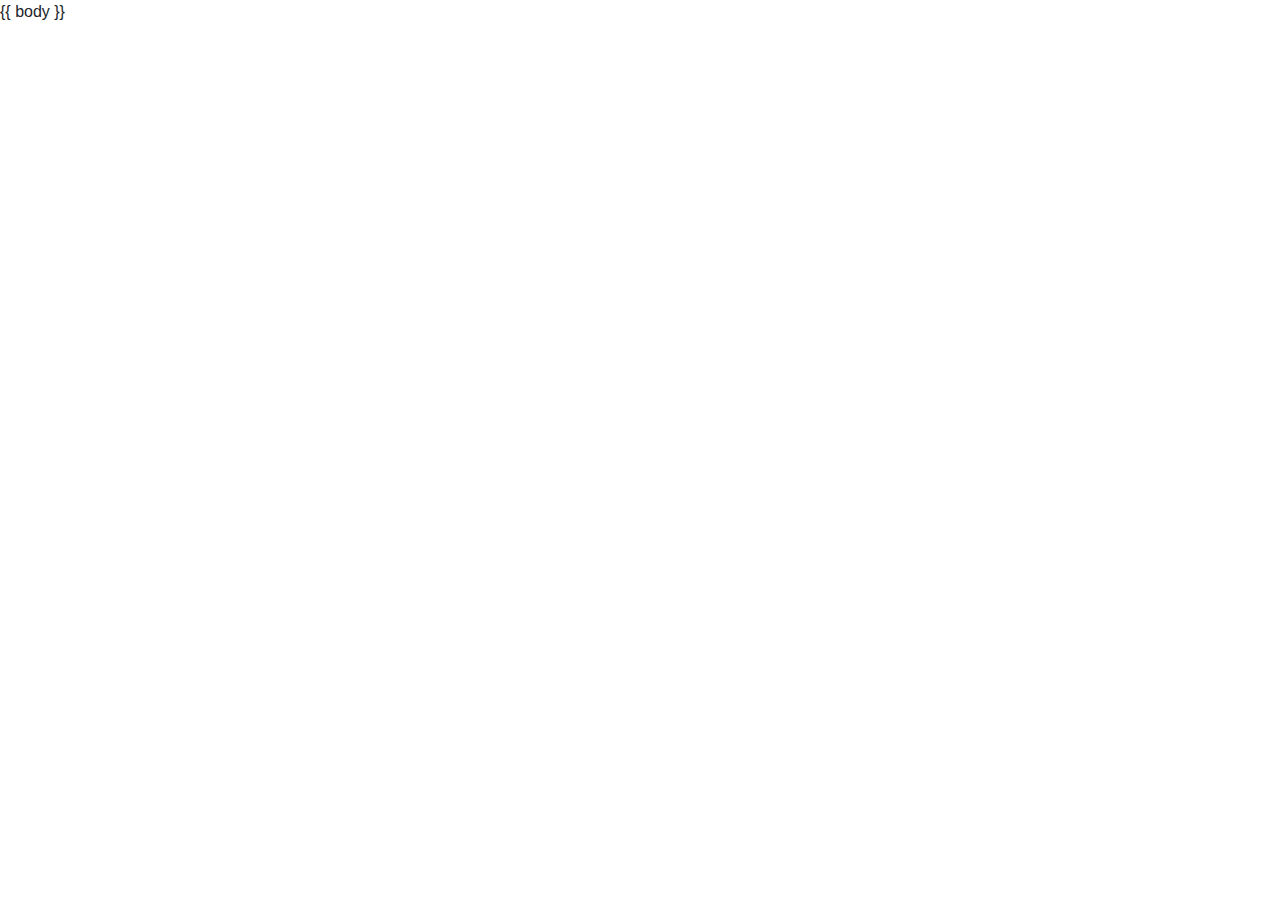
==== templates/index.html @ 8a799268 "deleted bad file path" ====
<!DOCTYPE html>
<html lang="en">
<head>
    <meta charset="UTF-8">
    <meta http-equiv="X-UA-Compatible" content="IE=edge">
    <meta name="viewport" content="width=device-width, initial-scale=1.0">
    <title>Pat Petrus's Portfolio</title>
    <link rel="stylesheet" href="https://stackpath.bootstrapcdn.com/bootstrap/4.3.1/css/bootstrap.min.css"
    integrity="sha384-ggOyR0iXCbMQv3Xipma34MD+dH/1fQ784/j6cY/iJTQUOhcWr7x9JvoRxT2MZw1T" crossorigin="anonymous">
   <!-- Boostrap Stylesheet -->
   <link rel="stylesheet" href="bootstrap.min.css" media="screen">
   <link rel="stylesheet" href="/static/style.css">
</head>
<body>
    <t1>{{ body }}</t1>
</body>
</html>
---- static/style.css ----
asdf
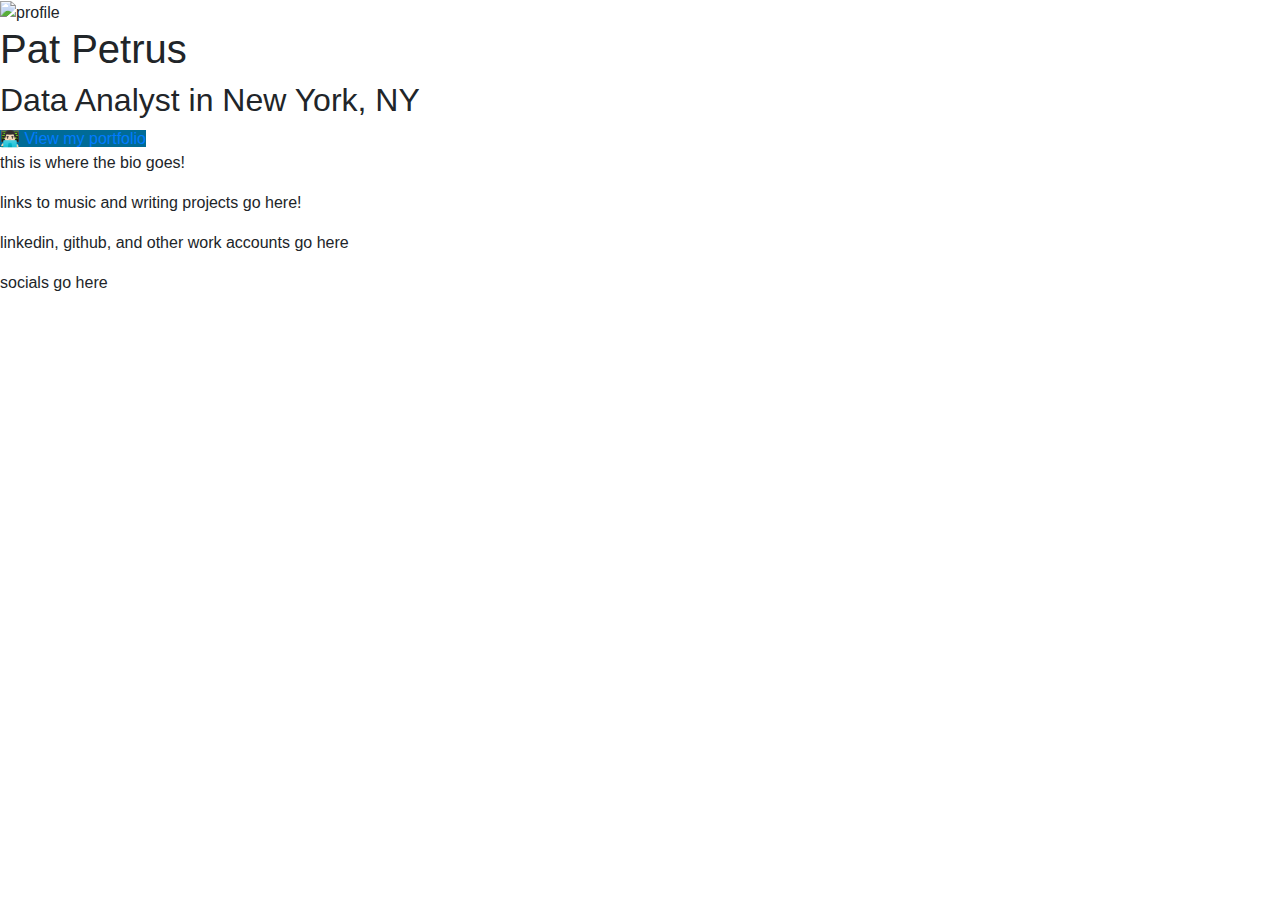
==== commit 9ee04541: "added sections to site html" ====
--- a/templates/index.html
+++ b/templates/index.html
@@ -12,6 +12,34 @@
    <link rel="stylesheet" href="/static/style.css">
 </head>
 <body>
-    <t1>{{ body }}</t1>
+    <div class="head">
+        <div class="image">
+            <img src="https://scontent-ort2-1.xx.fbcdn.net/v/t1.6435-9/241112551_4452265461500167_4780547160928335592_n.jpg?_nc_cat=105&ccb=1-5&_nc_sid=730e14&_nc_ohc=-_HGOHSKIhwAX921mck&_nc_ht=scontent-ort2-1.xx&oh=4559a4129578c9a0cca1f8b4a6e75976&oe=615E73D6" alt="profile" style="width:240px;height:240px;">
+        </div>
+        <section>
+            <h1 class="name">Pat Petrus</h1>
+        </section>
+        <section>
+            <h2 class="headline">Data Analyst in New York, NY</h2>
+        </section>
+
+    </div>
+    <div class=body>
+        <section class="spotlight">
+            <a href="https://github.com/patpetrus" target="_blank" rel="noopener noreferrer" class="button large dark primary" style="background-color:#006B96;border-color:#006B96">👨🏻‍💻 View my portfolio</a>
+        </section>
+        <section class="bio">
+            <p>this is where the bio goes!</p>
+        </section>
+        <section class="interests">
+            <p>links to music and writing projects go here!</p>
+        </section>
+        <section class="work">
+            <p>linkedin, github, and other work accounts go here</p>
+        </section>
+        <section class="social_links">
+            <p>socials go here</p>
+        </section>
+    </div>
 </body>
 </html>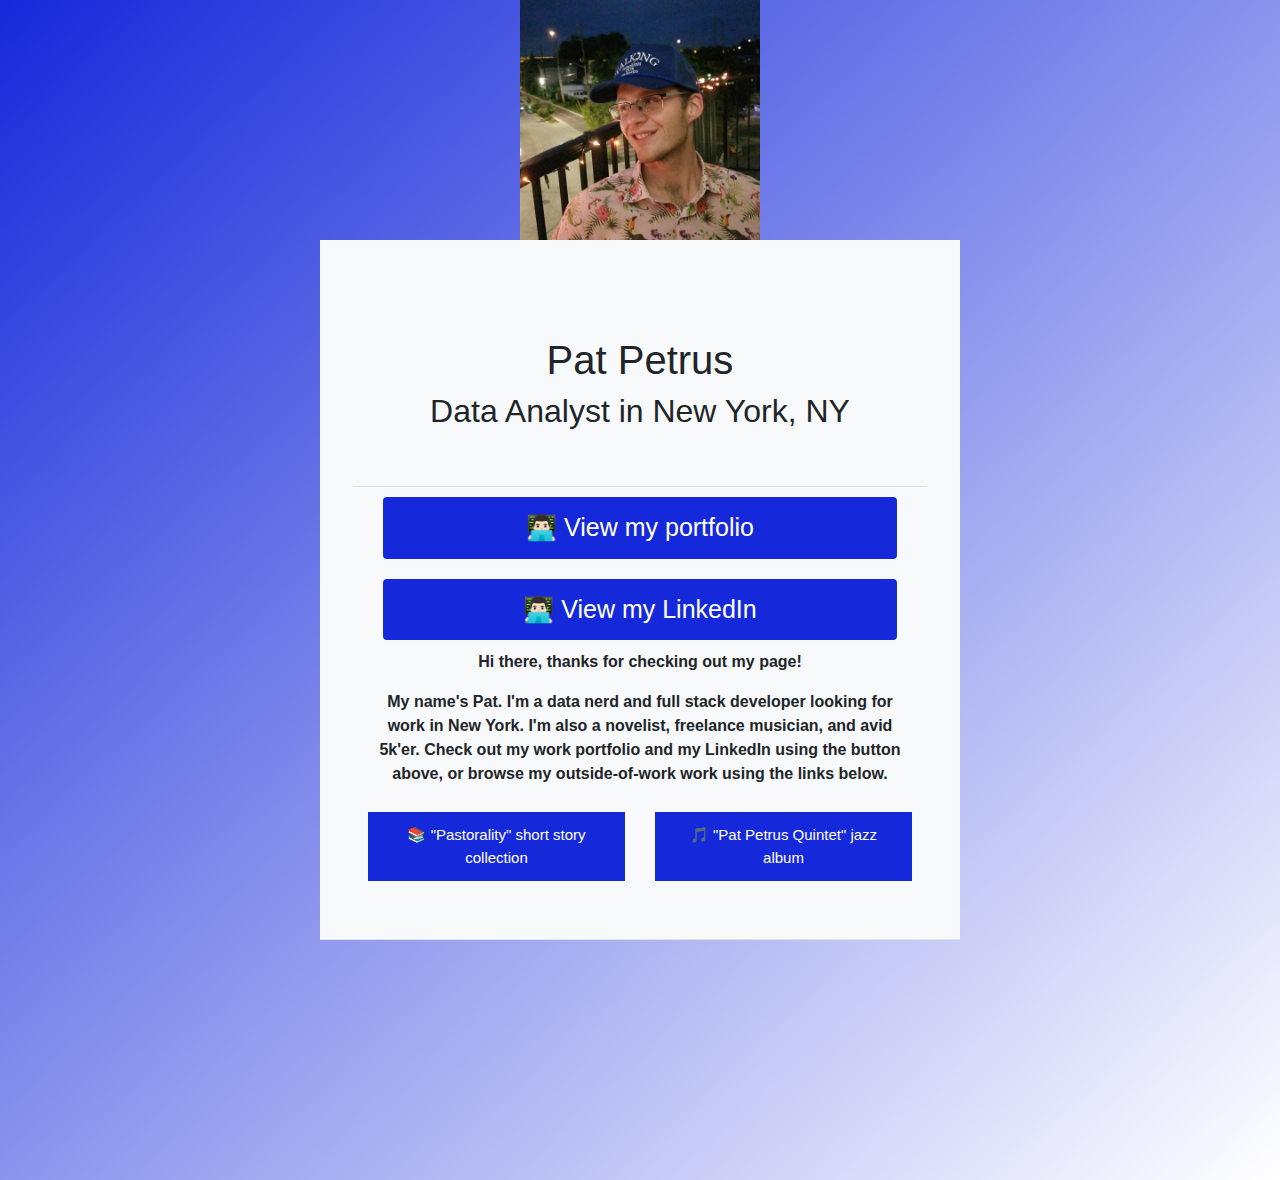
==== commit 52b0d81c: "finished html finally lmao" ====
--- a/templates/index.html
+++ b/templates/index.html
@@ -9,37 +9,51 @@
     integrity="sha384-ggOyR0iXCbMQv3Xipma34MD+dH/1fQ784/j6cY/iJTQUOhcWr7x9JvoRxT2MZw1T" crossorigin="anonymous">
    <!-- Boostrap Stylesheet -->
    <link rel="stylesheet" href="bootstrap.min.css" media="screen">
-   <link rel="stylesheet" href="/static/style.css">
+   <link rel="stylesheet" href="static/style.css">
+
 </head>
 <body>
     <div class="head">
-        <div class="image">
-            <img src="https://scontent-ort2-1.xx.fbcdn.net/v/t1.6435-9/241112551_4452265461500167_4780547160928335592_n.jpg?_nc_cat=105&ccb=1-5&_nc_sid=730e14&_nc_ohc=-_HGOHSKIhwAX921mck&_nc_ht=scontent-ort2-1.xx&oh=4559a4129578c9a0cca1f8b4a6e75976&oe=615E73D6" alt="profile" style="width:240px;height:240px;">
+        <div class="image col text-center">
+            <img src="static/talking.jpg" alt="profile" style="width:240px;height:240px;">
         </div>
-        <section>
-            <h1 class="name">Pat Petrus</h1>
+    </div>
+  
+    <div class="border-bottom bg-light p-5 luxury container">
+        <div class="row border-bottom bg-light p-5">
+            <div class="col text-center">
+                <h1 class="text-black">Pat Petrus</h1>
+                <h2 class="headline">Data Analyst in New York, NY</h2>
+            </div>
+        </div>
+        <section class="spotlight col text-center">
+            <a href="https://github.com/patpetrus"target="_blank" rel="noopener noreferrer"><button class="btn" style="width:100%">👨🏻‍💻 View my portfolio</button></a>
         </section>
-        <section>
-            <h2 class="headline">Data Analyst in New York, NY</h2>
+        <section class="spotlight col text-center">
+            <a href="https://www.linkedin.com/in/patpetrus/"target="_blank" rel="noopener noreferrer"><button class="btn" style="width:100%">👨🏻‍💻 View my LinkedIn</button></a>
+        </section>
+        <section class="bio row">
+            <div class="col text-center bio-text">
+                <p>Hi there, thanks for checking out my page!</p> 
+                <p>My name's Pat. I'm a data nerd and full stack developer looking for work in New York. 
+                    I'm also a novelist, freelance musician, and avid 5k'er.
+                    Check out my work portfolio and my LinkedIn using the button above, or browse my outside-of-work work using the links below.</p>
+            </div>
         </section>
 
+        <section class="interests row">
+            <div class="col-6">
+                <a href="https://www.amazon.com/Pastorality-Pat-Petrus/dp/B08J5HLJRK" target="_blank" rel="noopener noreferrer"><button class="btn2 btn-primary btn-block"> 📚 "Pastorality" short story collection</button></a>
+            </div>
+            <div class="col-6">
+                <a href="https://open.spotify.com/artist/0iUq8f4xeXayVAfxi08xTv?si=aAFc8jGLQmWPaea1T2iTRg&dl_branch=1" target="_blank" rel="noopener noreferrer"><button class="btn2 btn-primary btn-block"> 🎵 "Pat Petrus Quintet" jazz album</button></a>
+            </div>
+            <!-- <div class="btn2"><a href="https://www.youtube.com/watch?v=Ckz3Wd4GGdU" target="_blank" rel="noopener noreferrer"> 🥁 "We Believe in Aliens" covers Matt Maltese</a></div> </!-->
+        </section>  
+            
+        </section>
+       
     </div>
-    <div class=body>
-        <section class="spotlight">
-            <a href="https://github.com/patpetrus" target="_blank" rel="noopener noreferrer" class="button large dark primary" style="background-color:#006B96;border-color:#006B96">👨🏻‍💻 View my portfolio</a>
-        </section>
-        <section class="bio">
-            <p>this is where the bio goes!</p>
-        </section>
-        <section class="interests">
-            <p>links to music and writing projects go here!</p>
-        </section>
-        <section class="work">
-            <p>linkedin, github, and other work accounts go here</p>
-        </section>
-        <section class="social_links">
-            <p>socials go here</p>
-        </section>
-    </div>
+    <div class="footer"></div>
 </body>
 </html>--- a/templates/static/style.css
+++ b/templates/static/style.css
@@ -0,0 +1,79 @@
+.image {
+    width:240px;height:240px;
+    display: block;
+    margin-left: auto;
+    margin-right: auto;
+    width: 50%;
+    }
+
+.footer {
+  height: 240px;
+}
+
+.center {
+    display: block;
+    margin-left: auto;
+    margin-right: auto;
+    margin-top: 40px;
+    margin-bottom: 5px;
+    margin-right: 150px;
+    margin-left: 80px;
+  }
+
+  .luxury {
+    max-width: 50%;
+    margin-left: 25%;
+    margin-right: 25%;
+  }
+
+  .bio-text {
+      font-weight: bold;
+    }
+
+body {
+  background-image: linear-gradient(to bottom right, hsl(234, 82%, 47%), rgb(255, 255, 255));
+  }
+
+    /* Style buttons */
+.btn {
+    margin: auto;
+    background-color: hsl(234, 82%, 47%);
+    border: none;
+    color: white;
+    padding: 12px 30px;
+    margin-top: 10px;
+    margin-bottom: 10px;
+    cursor: pointer;
+    font-size: 25px;
+  }
+
+  .btn2 {
+    margin: auto;
+    background-color: hsl(234, 82%, 47%);
+    border: none;
+    color: white;
+    padding: 12px 30px;
+    margin-top: 10px;
+    margin-bottom: 10px;
+    cursor: pointer;
+    font-size: 15px;
+  }
+  
+  /* lighter background on mouse-over */
+  .btn:hover {
+    background-color: hsl(234, 100%, 90%);
+    color: white;
+  }
+
+    /* lighter background on mouse-over */
+    .column:hover {
+      background-color: hsl(234, 100%, 90%);
+      color: white;
+    }
+  
+  /* Clear floats after the columns */
+  .row:after {
+    content: "";
+    display: table;
+    clear: both;
+  }